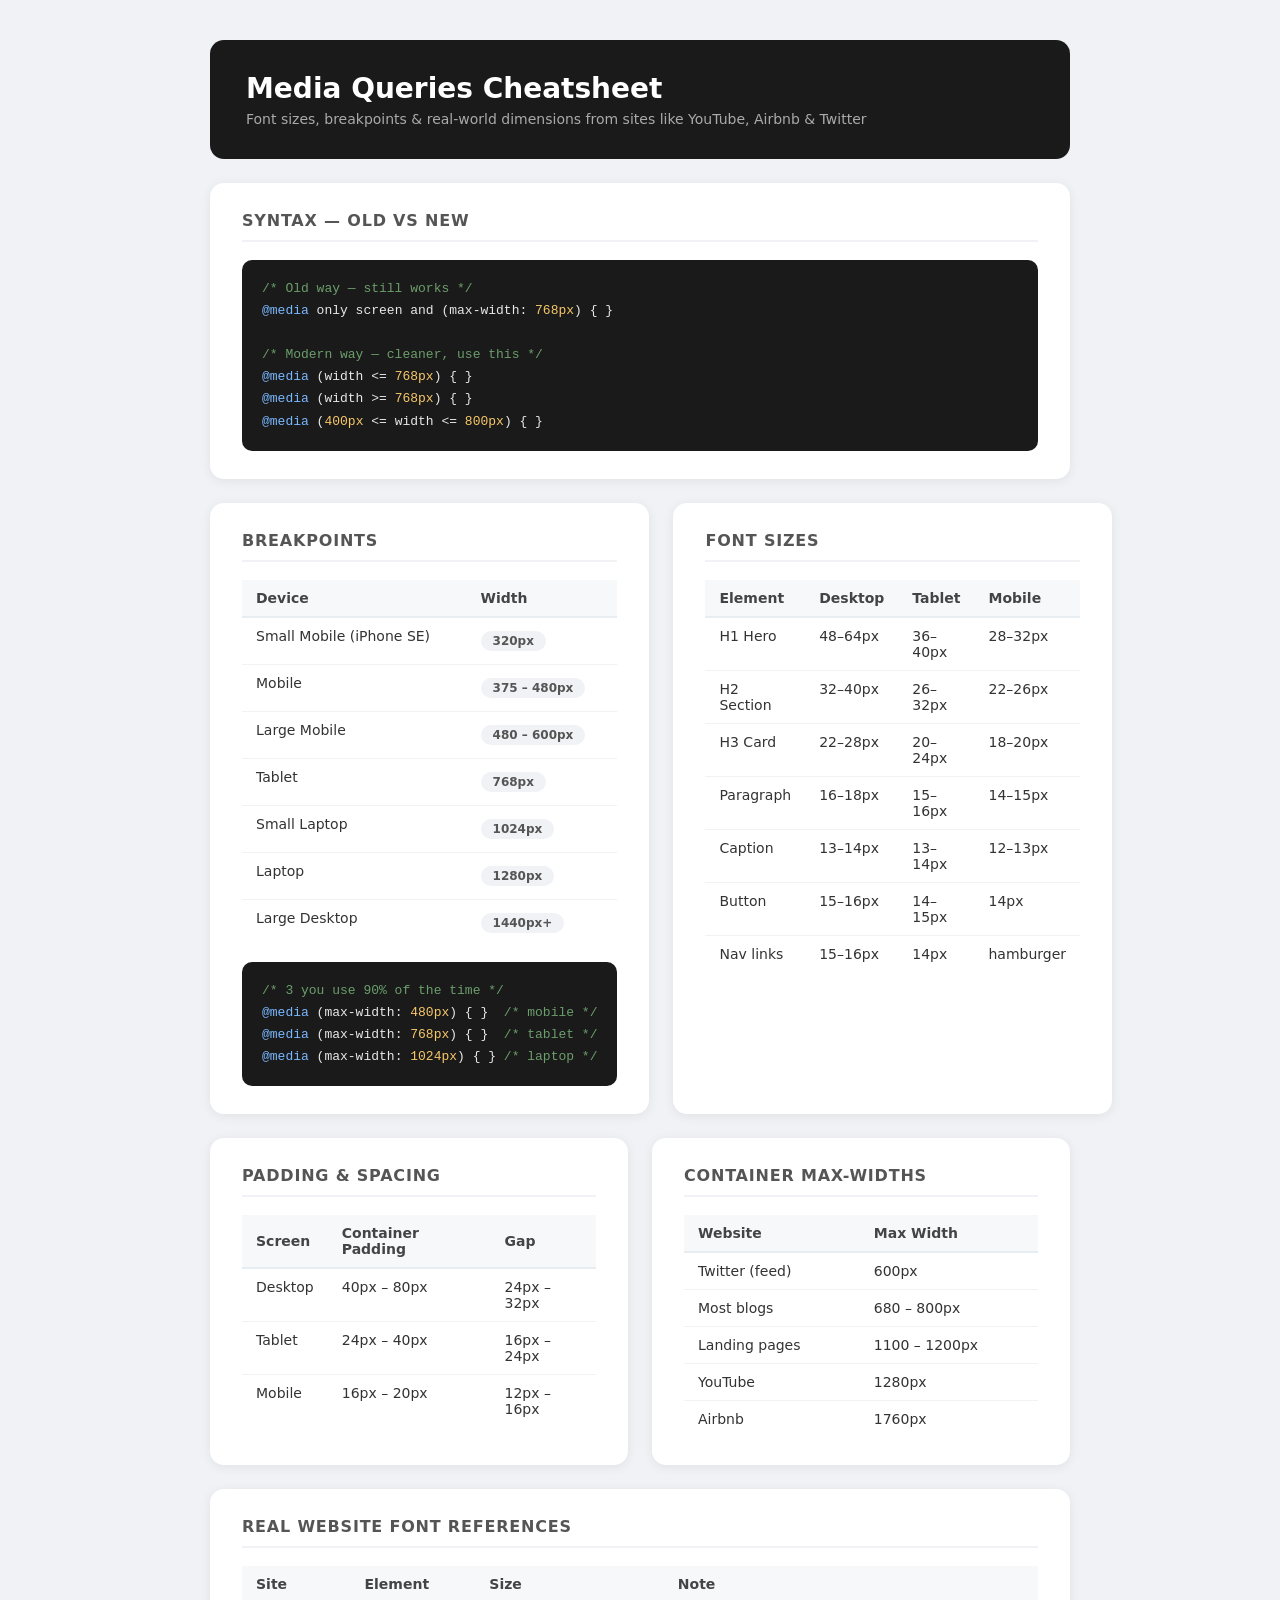
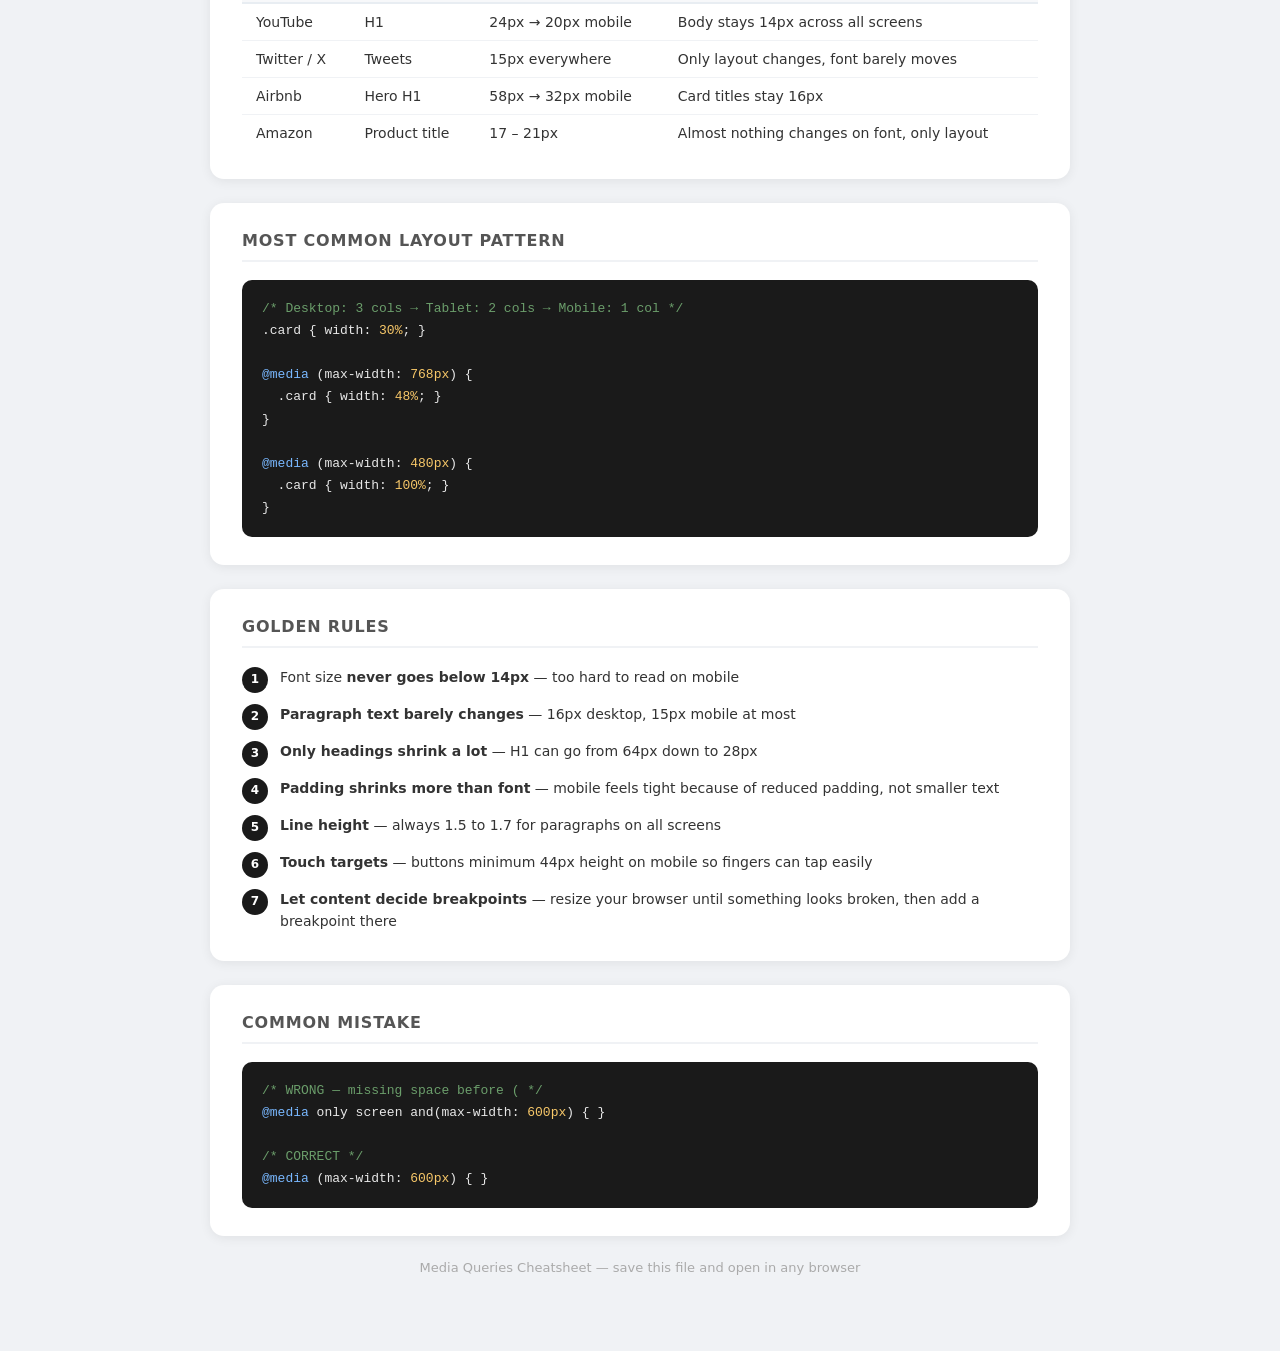
==== Responsive.html @ 88e7952c "added index.html" ====
<!doctype html>
<html lang="en">
  <head>
    <meta charset="UTF-8" />
    <meta name="viewport" content="width=device-width, initial-scale=1.0" />
    <title>Media Queries Cheatsheet</title>
    <style>
      * {
        margin: 0;
        padding: 0;
        box-sizing: border-box;
      }

      body {
        font-family:
          system-ui,
          -apple-system,
          sans-serif;
        background: #f0f2f5;
        color: #1a1a1a;
        padding: 40px 20px;
      }

      .page {
        max-width: 860px;
        margin: 0 auto;
        display: flex;
        flex-direction: column;
        gap: 24px;
      }

      /* Header */
      .header {
        background: #1a1a1a;
        color: white;
        border-radius: 14px;
        padding: 32px 36px;
      }
      .header h1 {
        font-size: 28px;
        font-weight: 700;
        margin-bottom: 6px;
      }
      .header p {
        font-size: 14px;
        color: #aaa;
      }

      /* Cards */
      .card {
        background: white;
        border-radius: 14px;
        padding: 28px 32px;
        box-shadow: 0 2px 12px rgba(0, 0, 0, 0.07);
      }
      .card h2 {
        font-size: 16px;
        font-weight: 700;
        text-transform: uppercase;
        letter-spacing: 0.8px;
        color: #555;
        margin-bottom: 18px;
        padding-bottom: 10px;
        border-bottom: 2px solid #f0f2f5;
      }

      /* Two column grid */
      .grid-2 {
        display: grid;
        grid-template-columns: 1fr 1fr;
        gap: 24px;
      }

      /* Tables */
      table {
        width: 100%;
        border-collapse: collapse;
        font-size: 14px;
      }
      thead tr {
        background: #f7f8fa;
      }
      th {
        text-align: left;
        padding: 10px 14px;
        font-weight: 600;
        color: #444;
        border-bottom: 2px solid #e8edf2;
      }
      td {
        padding: 10px 14px;
        border-bottom: 1px solid #f0f2f5;
        color: #333;
        vertical-align: top;
      }
      tr:last-child td {
        border-bottom: none;
      }

      /* Code blocks */
      pre {
        background: #1a1a1a;
        color: #e8e8e8;
        border-radius: 10px;
        padding: 18px 20px;
        font-size: 13px;
        line-height: 1.7;
        overflow-x: auto;
        margin-top: 6px;
      }
      code {
        font-family: "Fira Code", "Courier New", monospace;
      }
      .comment {
        color: #6b9e6b;
      }
      .keyword {
        color: #79b8ff;
      }
      .value {
        color: #f8c869;
      }

      /* Tag pills */
      .pill {
        display: inline-block;
        background: #f0f2f5;
        border-radius: 20px;
        padding: 3px 12px;
        font-size: 12px;
        font-weight: 600;
        color: #555;
        margin: 3px 3px 3px 0;
      }
      .pill-dark {
        background: #1a1a1a;
        color: white;
      }

      /* Rules list */
      .rules {
        display: flex;
        flex-direction: column;
        gap: 10px;
      }
      .rule {
        display: flex;
        align-items: flex-start;
        gap: 12px;
        font-size: 14px;
        line-height: 1.6;
        color: #333;
      }
      .rule-num {
        min-width: 26px;
        height: 26px;
        background: #1a1a1a;
        color: white;
        border-radius: 50%;
        font-size: 12px;
        font-weight: 700;
        display: flex;
        align-items: center;
        justify-content: center;
        margin-top: 1px;
      }

      /* Footer */
      .footer {
        text-align: center;
        font-size: 13px;
        color: #aaa;
        padding-bottom: 10px;
      }
    </style>
  </head>
  <body>
    <div class="page">
      <!-- Header -->
      <div class="header">
        <h1>Media Queries Cheatsheet</h1>
        <p>
          Font sizes, breakpoints &amp; real-world dimensions from sites like
          YouTube, Airbnb &amp; Twitter
        </p>
      </div>

      <!-- Syntax -->
      <div class="card">
        <h2>Syntax — Old vs New</h2>
        <pre><code><span class="comment">/* Old way — still works */</span>
<span class="keyword">@media</span> only screen and (max-width: <span class="value">768px</span>) { }

<span class="comment">/* Modern way — cleaner, use this */</span>
<span class="keyword">@media</span> (width &lt;= <span class="value">768px</span>) { }
<span class="keyword">@media</span> (width &gt;= <span class="value">768px</span>) { }
<span class="keyword">@media</span> (<span class="value">400px</span> &lt;= width &lt;= <span class="value">800px</span>) { }</code></pre>
      </div>

      <!-- Breakpoints + Font Sizes side by side -->
      <div class="grid-2">
        <div class="card">
          <h2>Breakpoints</h2>
          <table>
            <thead>
              <tr>
                <th>Device</th>
                <th>Width</th>
              </tr>
            </thead>
            <tbody>
              <tr>
                <td>Small Mobile (iPhone SE)</td>
                <td><span class="pill">320px</span></td>
              </tr>
              <tr>
                <td>Mobile</td>
                <td><span class="pill">375 – 480px</span></td>
              </tr>
              <tr>
                <td>Large Mobile</td>
                <td><span class="pill">480 – 600px</span></td>
              </tr>
              <tr>
                <td>Tablet</td>
                <td><span class="pill">768px</span></td>
              </tr>
              <tr>
                <td>Small Laptop</td>
                <td><span class="pill">1024px</span></td>
              </tr>
              <tr>
                <td>Laptop</td>
                <td><span class="pill">1280px</span></td>
              </tr>
              <tr>
                <td>Large Desktop</td>
                <td><span class="pill">1440px+</span></td>
              </tr>
            </tbody>
          </table>
          <pre
            style="margin-top: 16px"
          ><code><span class="comment">/* 3 you use 90% of the time */</span>
<span class="keyword">@media</span> (max-width: <span class="value">480px</span>) { }  <span class="comment">/* mobile */</span>
<span class="keyword">@media</span> (max-width: <span class="value">768px</span>) { }  <span class="comment">/* tablet */</span>
<span class="keyword">@media</span> (max-width: <span class="value">1024px</span>) { } <span class="comment">/* laptop */</span></code></pre>
        </div>

        <div class="card">
          <h2>Font Sizes</h2>
          <table>
            <thead>
              <tr>
                <th>Element</th>
                <th>Desktop</th>
                <th>Tablet</th>
                <th>Mobile</th>
              </tr>
            </thead>
            <tbody>
              <tr>
                <td>H1 Hero</td>
                <td>48–64px</td>
                <td>36–40px</td>
                <td>28–32px</td>
              </tr>
              <tr>
                <td>H2 Section</td>
                <td>32–40px</td>
                <td>26–32px</td>
                <td>22–26px</td>
              </tr>
              <tr>
                <td>H3 Card</td>
                <td>22–28px</td>
                <td>20–24px</td>
                <td>18–20px</td>
              </tr>
              <tr>
                <td>Paragraph</td>
                <td>16–18px</td>
                <td>15–16px</td>
                <td>14–15px</td>
              </tr>
              <tr>
                <td>Caption</td>
                <td>13–14px</td>
                <td>13–14px</td>
                <td>12–13px</td>
              </tr>
              <tr>
                <td>Button</td>
                <td>15–16px</td>
                <td>14–15px</td>
                <td>14px</td>
              </tr>
              <tr>
                <td>Nav links</td>
                <td>15–16px</td>
                <td>14px</td>
                <td>hamburger</td>
              </tr>
            </tbody>
          </table>
        </div>
      </div>

      <!-- Padding & Container -->
      <div class="grid-2">
        <div class="card">
          <h2>Padding &amp; Spacing</h2>
          <table>
            <thead>
              <tr>
                <th>Screen</th>
                <th>Container Padding</th>
                <th>Gap</th>
              </tr>
            </thead>
            <tbody>
              <tr>
                <td>Desktop</td>
                <td>40px – 80px</td>
                <td>24px – 32px</td>
              </tr>
              <tr>
                <td>Tablet</td>
                <td>24px – 40px</td>
                <td>16px – 24px</td>
              </tr>
              <tr>
                <td>Mobile</td>
                <td>16px – 20px</td>
                <td>12px – 16px</td>
              </tr>
            </tbody>
          </table>
        </div>

        <div class="card">
          <h2>Container Max-Widths</h2>
          <table>
            <thead>
              <tr>
                <th>Website</th>
                <th>Max Width</th>
              </tr>
            </thead>
            <tbody>
              <tr>
                <td>Twitter (feed)</td>
                <td>600px</td>
              </tr>
              <tr>
                <td>Most blogs</td>
                <td>680 – 800px</td>
              </tr>
              <tr>
                <td>Landing pages</td>
                <td>1100 – 1200px</td>
              </tr>
              <tr>
                <td>YouTube</td>
                <td>1280px</td>
              </tr>
              <tr>
                <td>Airbnb</td>
                <td>1760px</td>
              </tr>
            </tbody>
          </table>
        </div>
      </div>

      <!-- Real website reference -->
      <div class="card">
        <h2>Real Website Font References</h2>
        <table>
          <thead>
            <tr>
              <th>Site</th>
              <th>Element</th>
              <th>Size</th>
              <th>Note</th>
            </tr>
          </thead>
          <tbody>
            <tr>
              <td>YouTube</td>
              <td>H1</td>
              <td>24px → 20px mobile</td>
              <td>Body stays 14px across all screens</td>
            </tr>
            <tr>
              <td>Twitter / X</td>
              <td>Tweets</td>
              <td>15px everywhere</td>
              <td>Only layout changes, font barely moves</td>
            </tr>
            <tr>
              <td>Airbnb</td>
              <td>Hero H1</td>
              <td>58px → 32px mobile</td>
              <td>Card titles stay 16px</td>
            </tr>
            <tr>
              <td>Amazon</td>
              <td>Product title</td>
              <td>17 – 21px</td>
              <td>Almost nothing changes on font, only layout</td>
            </tr>
          </tbody>
        </table>
      </div>

      <!-- Layout pattern -->
      <div class="card">
        <h2>Most Common Layout Pattern</h2>
        <pre><code><span class="comment">/* Desktop: 3 cols → Tablet: 2 cols → Mobile: 1 col */</span>
.card { width: <span class="value">30%</span>; }

<span class="keyword">@media</span> (max-width: <span class="value">768px</span>) {
  .card { width: <span class="value">48%</span>; }
}

<span class="keyword">@media</span> (max-width: <span class="value">480px</span>) {
  .card { width: <span class="value">100%</span>; }
}</code></pre>
      </div>

      <!-- Golden Rules -->
      <div class="card">
        <h2>Golden Rules</h2>
        <div class="rules">
          <div class="rule">
            <div class="rule-num">1</div>
            <span
              >Font size <strong>never goes below 14px</strong> — too hard to
              read on mobile</span
            >
          </div>
          <div class="rule">
            <div class="rule-num">2</div>
            <span
              ><strong>Paragraph text barely changes</strong> — 16px desktop,
              15px mobile at most</span
            >
          </div>
          <div class="rule">
            <div class="rule-num">3</div>
            <span
              ><strong>Only headings shrink a lot</strong> — H1 can go from 64px
              down to 28px</span
            >
          </div>
          <div class="rule">
            <div class="rule-num">4</div>
            <span
              ><strong>Padding shrinks more than font</strong> — mobile feels
              tight because of reduced padding, not smaller text</span
            >
          </div>
          <div class="rule">
            <div class="rule-num">5</div>
            <span
              ><strong>Line height</strong> — always 1.5 to 1.7 for paragraphs
              on all screens</span
            >
          </div>
          <div class="rule">
            <div class="rule-num">6</div>
            <span
              ><strong>Touch targets</strong> — buttons minimum 44px height on
              mobile so fingers can tap easily</span
            >
          </div>
          <div class="rule">
            <div class="rule-num">7</div>
            <span
              ><strong>Let content decide breakpoints</strong> — resize your
              browser until something looks broken, then add a breakpoint
              there</span
            >
          </div>
        </div>
      </div>

      <!-- Common mistake -->
      <div class="card">
        <h2>Common Mistake</h2>
        <pre><code><span class="comment">/* WRONG — missing space before ( */</span>
<span class="keyword">@media</span> only screen and(max-width: <span class="value">600px</span>) { }

<span class="comment">/* CORRECT */</span>
<span class="keyword">@media</span> (max-width: <span class="value">600px</span>) { }</code></pre>
      </div>

      <div class="footer">
        Media Queries Cheatsheet — save this file and open in any browser
      </div>
    </div>
  </body>
</html>
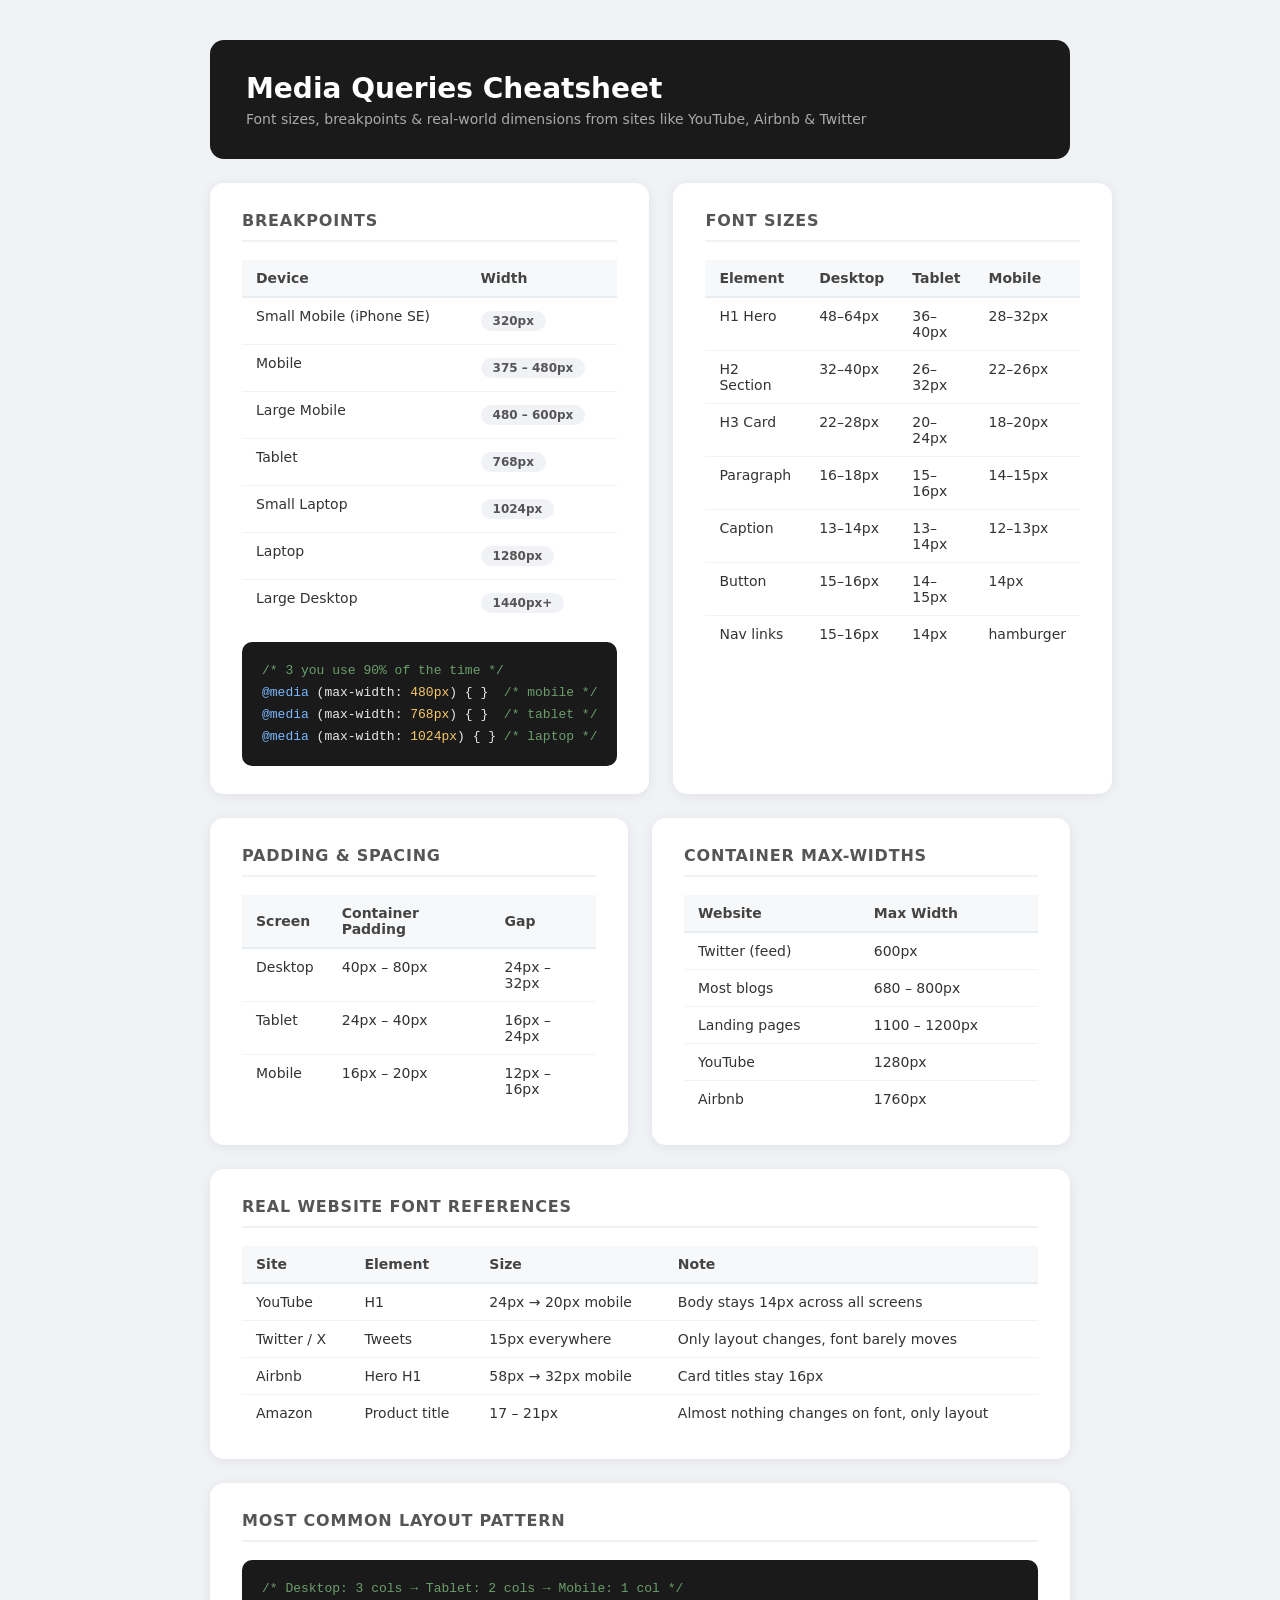
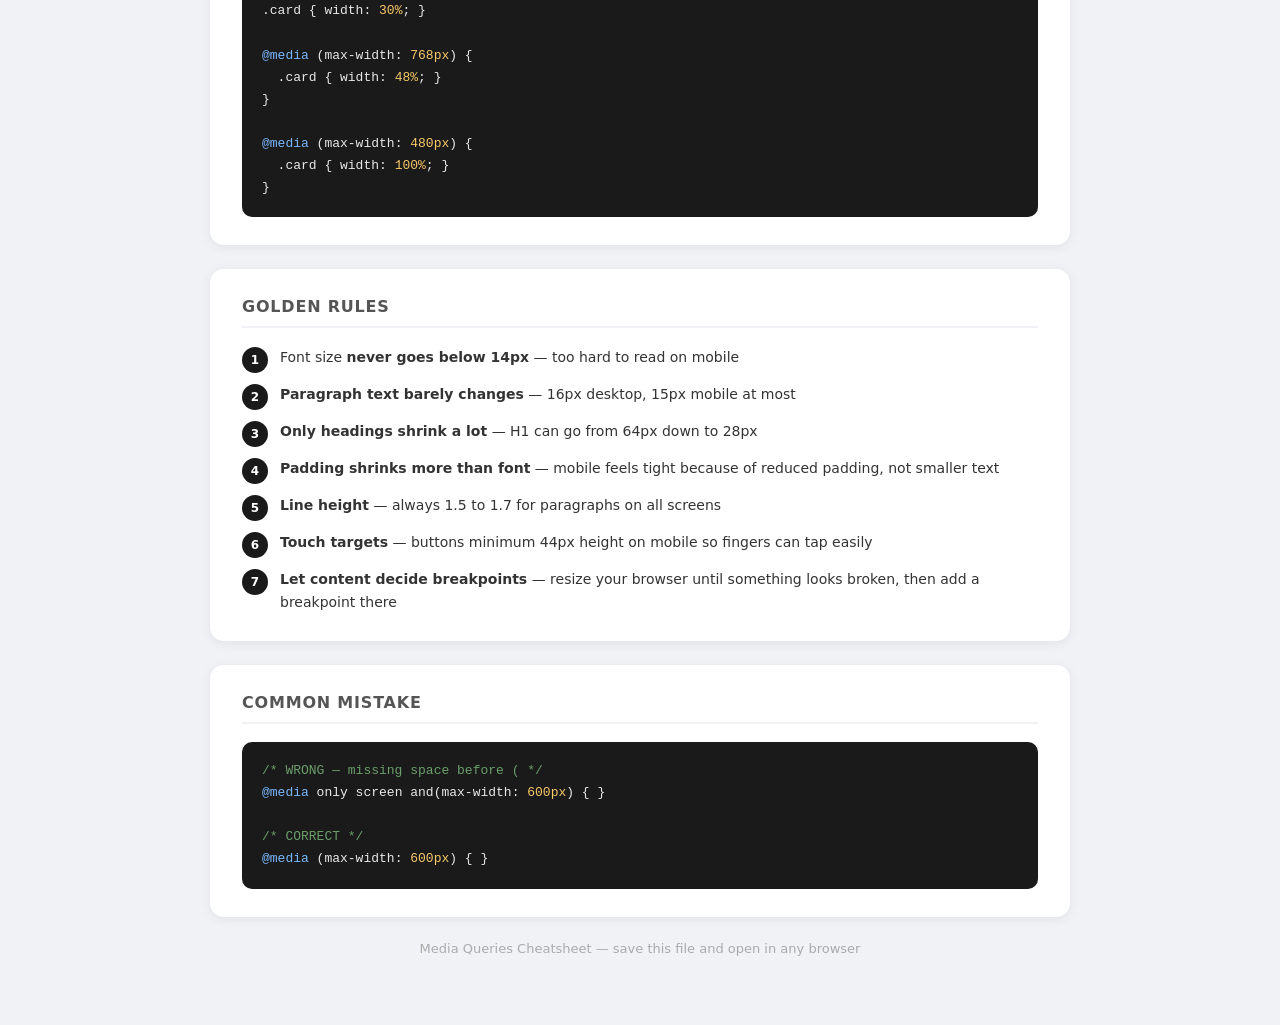
==== commit cf003bde: "added new breakpoints" ====
--- a/Responsive.html
+++ b/Responsive.html
@@ -186,16 +186,6 @@
       </div>
 
       <!-- Syntax -->
-      <div class="card">
-        <h2>Syntax — Old vs New</h2>
-        <pre><code><span class="comment">/* Old way — still works */</span>
-<span class="keyword">@media</span> only screen and (max-width: <span class="value">768px</span>) { }
-
-<span class="comment">/* Modern way — cleaner, use this */</span>
-<span class="keyword">@media</span> (width &lt;= <span class="value">768px</span>) { }
-<span class="keyword">@media</span> (width &gt;= <span class="value">768px</span>) { }
-<span class="keyword">@media</span> (<span class="value">400px</span> &lt;= width &lt;= <span class="value">800px</span>) { }</code></pre>
-      </div>
 
       <!-- Breakpoints + Font Sizes side by side -->
       <div class="grid-2">
